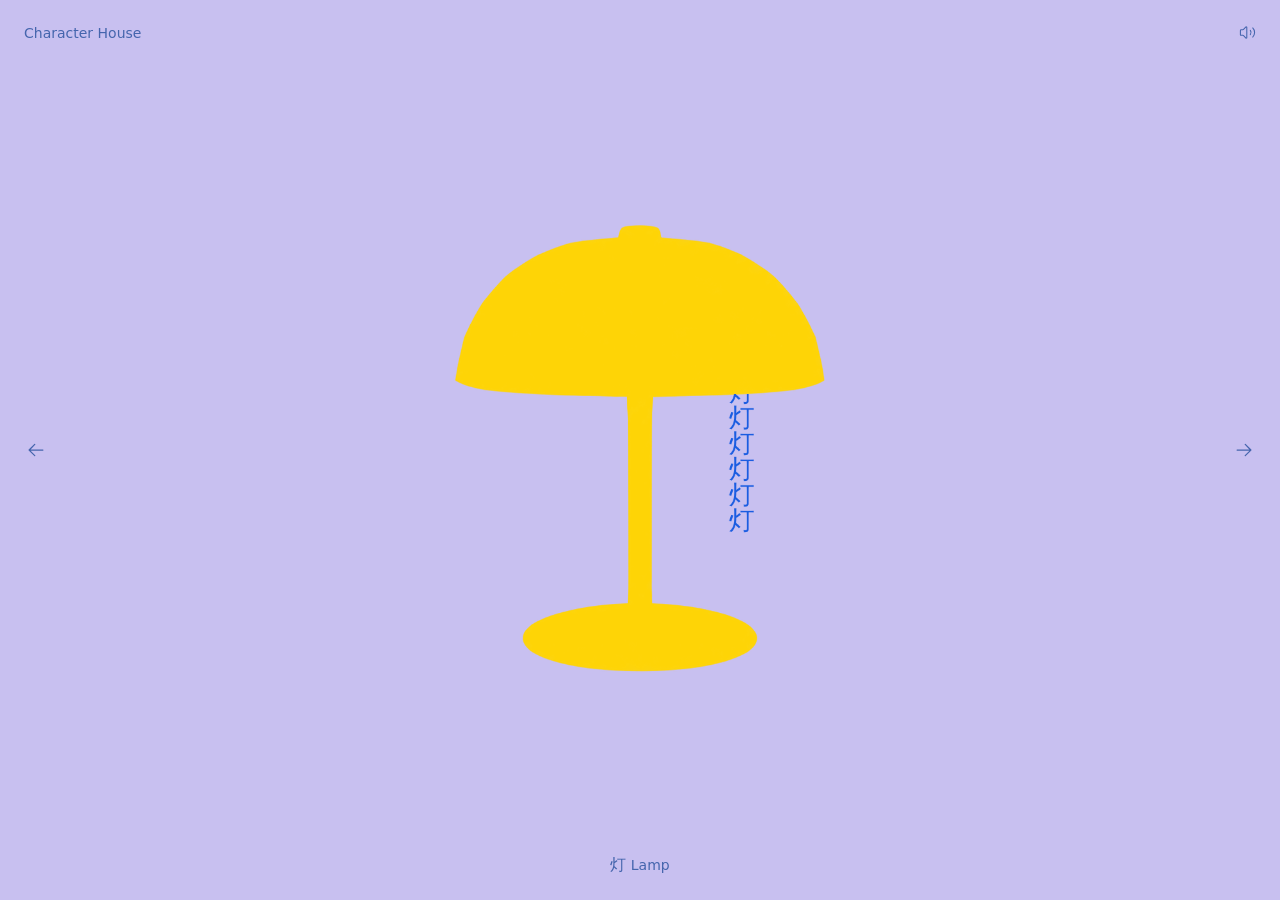
==== index.html @ 0e2fa3bf "Rounder speaker icon: Lucide volume-2 / volume-off Co-Authored-By: Claude Opus 5.5 <noreply@anthropi" ====
<!doctype html>
<html lang="en">
<head>
  <meta charset="utf-8" />
  <meta name="viewport" content="width=device-width, initial-scale=1, viewport-fit=cover" />
  <title>Character House</title>
  <!-- the saved theme, before the first paint (no flash) -->
  <script>
    try {
      if (localStorage.getItem("character-house-theme") === "dark") document.documentElement.dataset.theme = "dark";
    } catch {}
  </script>
  <link rel="stylesheet" href="lamp/lamp.css" />
  <link rel="stylesheet" href="curtain/curtain.css" />
  <link rel="stylesheet" href="chair/chair.css" />
  <link rel="stylesheet" href="clock/clock.css" />
  <link rel="stylesheet" href="table/table.css" />
  <link rel="stylesheet" href="style.css" />
</head>
<body>
  <nav class="nav">
    <a href="./">Character House</a>
    <!-- Lucide volume-2 / volume-off (ISC, lucide.dev) -->
    <button class="sound" id="sound" type="button" aria-label="Mute sound" aria-pressed="false">
      <svg class="on" viewBox="0 0 24 24" aria-hidden="true"><path d="M11 4.702a.705.705 0 0 0-1.203-.498L6.413 7.587A1.4 1.4 0 0 1 5.416 8H3a1 1 0 0 0-1 1v6a1 1 0 0 0 1 1h2.416a1.4 1.4 0 0 1 .997.413l3.383 3.384A.705.705 0 0 0 11 19.298z"/><path d="M16 9a5 5 0 0 1 0 6"/><path d="M19.364 18.364a9 9 0 0 0 0-12.728"/></svg>
      <svg class="off" viewBox="0 0 24 24" aria-hidden="true"><path d="M16 9a5 5 0 0 1 .95 2.293"/><path d="M19.364 5.636a9 9 0 0 1 1.889 9.96"/><path d="m2 2 20 20"/><path d="m7 7-.587.587A1.4 1.4 0 0 1 5.416 8H3a1 1 0 0 0-1 1v6a1 1 0 0 0 1 1h2.416a1.4 1.4 0 0 1 .997.413l3.383 3.384A.705.705 0 0 0 11 19.298V11"/><path d="M9.828 4.172A.686.686 0 0 1 11 4.657v.686"/></svg>
    </button>
  </nav>
  <!-- One piece at a time, live; house.js mounts it here. -->
  <main class="stage" id="stage"></main>
  <p class="entry" id="entry" aria-live="polite"><span class="glyph" lang="zh-Hans"></span> <span class="meaning"></span></p>
  <!-- Phosphor ArrowLeft / ArrowRight, regular (MIT, phosphoricons.com) -->
  <button class="turn prev" id="prev" type="button" aria-label="Previous">
    <svg viewBox="0 0 256 256" aria-hidden="true"><path d="M224,128a8,8,0,0,1-8,8H59.31l58.35,58.34a8,8,0,0,1-11.32,11.32l-72-72a8,8,0,0,1,0-11.32l72-72a8,8,0,0,1,11.32,11.32L59.31,120H216A8,8,0,0,1,224,128Z"/></svg>
  </button>
  <button class="turn next" id="next" type="button" aria-label="Next">
    <svg viewBox="0 0 256 256" aria-hidden="true"><path d="M221.66,133.66l-72,72a8,8,0,0,1-11.32-11.32L196.69,136H40a8,8,0,0,1,0-16H196.69L138.34,61.66a8,8,0,0,1,11.32-11.32l72,72A8,8,0,0,1,221.66,133.66Z"/></svg>
  </button>
  <script type="module" src="house.js"></script>
</body>
</html>
---- lamp/lamp.css ----
/* The lamp's own parts, scoped so several pieces can share one page (the room).
   mount() adds .piece-lamp to the stage it draws into (1254² table lamp, 2048² floor lamp),
   and sets --seg when the cord's characters aren't 40px. */

.piece-lamp .lamp {
  position: absolute;
  inset: 0;
  width: 100%;
  height: 100%;
  pointer-events: none;
}

.piece-lamp .cord {
  position: absolute;
  inset: 0;
  pointer-events: none;
  /* clip-paths are set in lamp.js so characters vanish into the shade */
}

.piece-lamp .char {
  position: absolute;
  left: 0;
  top: 0;
  width: var(--seg, 40px);
  height: var(--seg, 40px);
  margin: calc(var(--seg, 40px) / -2) 0 0 calc(var(--seg, 40px) / -2);
  display: grid;
  place-items: center;
  /* Satoshi (the Figma font) has no CJK glyphs, so go straight to system CJK fonts */
  font-family: "PingFang SC", "Hiragino Sans GB", "Noto Sans SC", "Microsoft YaHei", sans-serif;
  font-weight: 500;
  font-size: var(--seg, 40px);
  line-height: var(--seg, 40px);
  font-feature-settings: "lnum" 1, "pnum" 1;
  color: #1b5de1;
  will-change: transform;
}

/* warm light under the shade while the lamp is on (the room turns it on in dark mode) */
.piece-lamp .glow {
  position: absolute;
  pointer-events: none;
  background: radial-gradient(closest-side at 50% 37.5%, rgb(254 210 5 / 0.35), rgb(254 210 5 / 0.12) 55%, rgb(254 210 5 / 0));
  opacity: 0;
  transition: opacity 0.5s ease;
}
---- curtain/curtain.css ----
/* The curtain's own parts, scoped so several pieces can share one page (the room).
   mount() adds .piece-curtain to the 2048 × 2048 stage it draws into. */

/* The frame sits on top so the top character of each strand tucks behind the rod */
.piece-curtain .frame {
  position: absolute;
  inset: 0;
  width: 2048px;
  height: 2048px;
  pointer-events: none;
}

.piece-curtain .strands {
  position: absolute;
  inset: 0;
  pointer-events: none;
}

.piece-curtain .char {
  position: absolute;
  left: 0;
  top: 0;
  width: 64px;
  height: 64px;
  margin: -32px 0 0 -32px;
  display: grid;
  place-items: center;
  font-family: "PingFang SC", "Hiragino Sans GB", "Noto Sans SC", "Microsoft YaHei", sans-serif;
  font-weight: 500;
  font-size: 64px;
  line-height: 64px;
  color: #4565ad;
  will-change: transform;
}
---- chair/chair.css ----
/* The chair's own parts, scoped so several pieces can share one page (the room).
   mount() adds .piece-chair to the 2048 × 2048 stage it draws into. */

/* Chair image + rocker characters: one rigid body, rotated and rolled by chair.js */
.piece-chair .chair {
  position: absolute;
  inset: 0;
  width: 2048px;
  height: 2048px;
  pointer-events: none;
  will-change: transform;
}

.piece-chair .chair img {
  position: absolute;
  inset: 0;
  width: 2048px;
  height: 2048px;
}

.piece-chair .rocker {
  position: absolute;
  inset: 0;
}

.piece-chair .char {
  position: absolute;
  left: 0;
  top: 0;
  width: 64px;
  height: 64px;
  margin: -32px 0 0 -32px;
  display: grid;
  place-items: center;
  font-family: "PingFang SC", "Hiragino Sans GB", "Noto Sans SC", "Microsoft YaHei", sans-serif;
  font-weight: 500;
  font-size: 64px;
  line-height: 64px;
  color: #4565AD;
}
---- clock/clock.css ----
/* The clock's own parts, scoped so several pieces can share one page (the room).
   mount() adds .piece-clock to the 2048 × 2048 stage it draws into. */

/* Everything drawn on the clock is coral, so it reads against the light-blue case (also in
   the dark). */
.piece-clock { --clock-ink: #e0694c; }

/* On top of the face and pendulum, so they only show through the holes */
.piece-clock .clock {
  position: absolute;
  inset: 0;
  width: 2048px;
  height: 2048px;
  pointer-events: none;
}

.piece-clock .face, .piece-clock .pendulum {
  position: absolute;
  inset: 0;
  pointer-events: none;
}

/* plain numbers around the inside of the face */
.piece-clock .number {
  position: absolute;
  left: 0;
  top: 0;
  width: 56px;
  height: 38px;
  margin: -19px 0 0 -28px;
  display: grid;
  place-items: center;
  font: 500 34px/38px system-ui, -apple-system, "Helvetica Neue", Arial, sans-serif;
  font-variant-numeric: tabular-nums;
  letter-spacing: -0.02em;
  color: var(--clock-ink);
}

/* hands and the dot they turn on: plain deep blue */
.piece-clock .hand, .piece-clock .dot {
  position: absolute;
  left: 0;
  top: 0;
  background: var(--clock-ink);
  pointer-events: none;
  will-change: transform;
}

.piece-clock .dot { border-radius: 50%; }

/* the pendulum: a column of 钟 for the rod, a bigger 钟 for the bob */
.piece-clock .rod, .piece-clock .bob {
  position: absolute;
  left: 0;
  top: 0;
  width: 52px;
  height: 52px;
  margin: -26px 0 0 -26px;
  display: grid;
  place-items: center;
  font-family: "PingFang SC", "Hiragino Sans GB", "Noto Sans SC", "Microsoft YaHei", sans-serif;
  font-weight: 500;
  font-size: 52px;
  line-height: 52px;
  color: var(--clock-ink);
  will-change: transform;
}

.piece-clock .bob {
  width: 84px;
  height: 84px;
  margin: -42px 0 0 -42px;
  font-size: 84px;
  line-height: 84px;
}
---- table/table.css ----
/* The table's own parts, scoped so several pieces can share one page (the room).
   mount() adds .piece-table to the 2048 × 2048 stage it draws into. */

/* body and wheels roll together; the body alone sways */
.piece-table .table, .piece-table .body {
  position: absolute;
  inset: 0;
  pointer-events: none;
  will-change: transform;
}

.piece-table .body img {
  position: absolute;
  inset: 0;
  width: 2048px;
  height: 2048px;
}

/* a 轮 on each leg, centred on its axle */
.piece-table .wheel {
  position: absolute;
  left: 0;
  top: 0;
  width: 124px;
  height: 124px;
  margin: -62px 0 0 -62px;
  display: grid;
  place-items: center;
  font-family: "PingFang SC", "Hiragino Sans GB", "Noto Sans SC", "Microsoft YaHei", sans-serif;
  font-weight: 500;
  font-size: 124px;
  line-height: 124px;
  color: #4565ad;
  will-change: transform;
}
---- style.css ----
* { box-sizing: border-box; margin: 0; padding: 0; }

/* Each piece on its own background, a colour complementary to it, and a night version of it
   in the dark (house.js sets --bg). */
html, body {
  height: 100%;
  overflow: hidden;
  background: var(--bg, #c8c0f0);
  color: #4565ad;
  font: 500 14px/1.4 system-ui, -apple-system, sans-serif;
}

/* The piece's design frame (1254² or 2048²), scaled to fit the viewport by house.js.
   Fixed, so the unscaled frame can't widen the layout viewport on phones. */
.stage {
  position: fixed;
  left: 50%;
  top: 50%;
  transform-origin: 0 0;
  touch-action: none;
  user-select: none;
  -webkit-user-select: none;
}

.stage.can-grab { cursor: grab; }
.stage.grabbing { cursor: grabbing; }

/* Quiet: the name, and the speaker that mutes the sound */
.nav {
  position: fixed;
  top: 24px;
  left: 24px;
  right: 24px;
  z-index: 1;
  display: flex;
  justify-content: space-between;
  pointer-events: none;
}

.nav a {
  pointer-events: auto;
  color: inherit;
  text-decoration: none;
}

/* the sound switch: just the speaker, the height of the nav text, with a finger-sized hit area */
.sound {
  pointer-events: auto;
  position: relative;
  width: 17px;
  height: 17px;
  margin: 0;
  padding: 0;
  border: 0;
  background: none;
  color: inherit;
  cursor: pointer;
  -webkit-tap-highlight-color: transparent;
}

.sound::before {
  content: "";
  position: absolute;
  inset: -8px;
}

.sound svg {
  display: block;
  width: 100%;
  height: 100%;
  fill: none;
  stroke: currentColor;
  stroke-width: 1.5;
  stroke-linecap: round;
  stroke-linejoin: round;
}
.sound .off, .sound[aria-pressed="true"] .on { display: none; }
.sound[aria-pressed="true"] .off { display: block; }
.sound:focus-visible { outline: 2px solid currentColor; outline-offset: 4px; border-radius: 3px; }

/* the character and its meaning, small, bottom centre */
.entry {
  position: fixed;
  left: 0;
  right: 0;
  bottom: calc(24px + env(safe-area-inset-bottom));
  z-index: 1;
  text-align: center;
  pointer-events: none;
}

.entry .glyph {
  font-family: "PingFang SC", "Hiragino Sans GB", "Noto Sans SC", "Microsoft YaHei", sans-serif;
  font-size: 16px;
}

/* previous / next, at the middle of each side; the hit area is bigger than the arrow */
.turn {
  position: fixed;
  top: 50%;
  z-index: 1;
  width: 48px;
  height: 48px;
  margin-top: -24px;
  display: grid;
  place-items: center;
  padding: 0;
  border: 0;
  border-radius: 50%;
  background: none;
  color: inherit;
  cursor: pointer;
  -webkit-tap-highlight-color: transparent;
}

.turn.prev { left: 12px; }
.turn.next { right: 12px; }
.turn svg { width: 20px; height: 20px; fill: currentColor; }
.turn:focus-visible { outline: 2px solid currentColor; outline-offset: -4px; }

/* In the dark the nav, the entry and the pieces' deep-blue characters turn light blue; the
   furniture keeps its colours (the clock its coral), and the lamp glows. */
html, body, .stage .char { transition: background-color 0.3s ease, color 0.3s ease; }
:root[data-theme="dark"] body,
:root[data-theme="dark"] .stage:not(.piece-clock) .char { color: #94add7; }
:root[data-theme="dark"] .piece-lamp .glow { opacity: 1; }

@media (prefers-reduced-motion: reduce) {
  html, body { transition: none; }
}
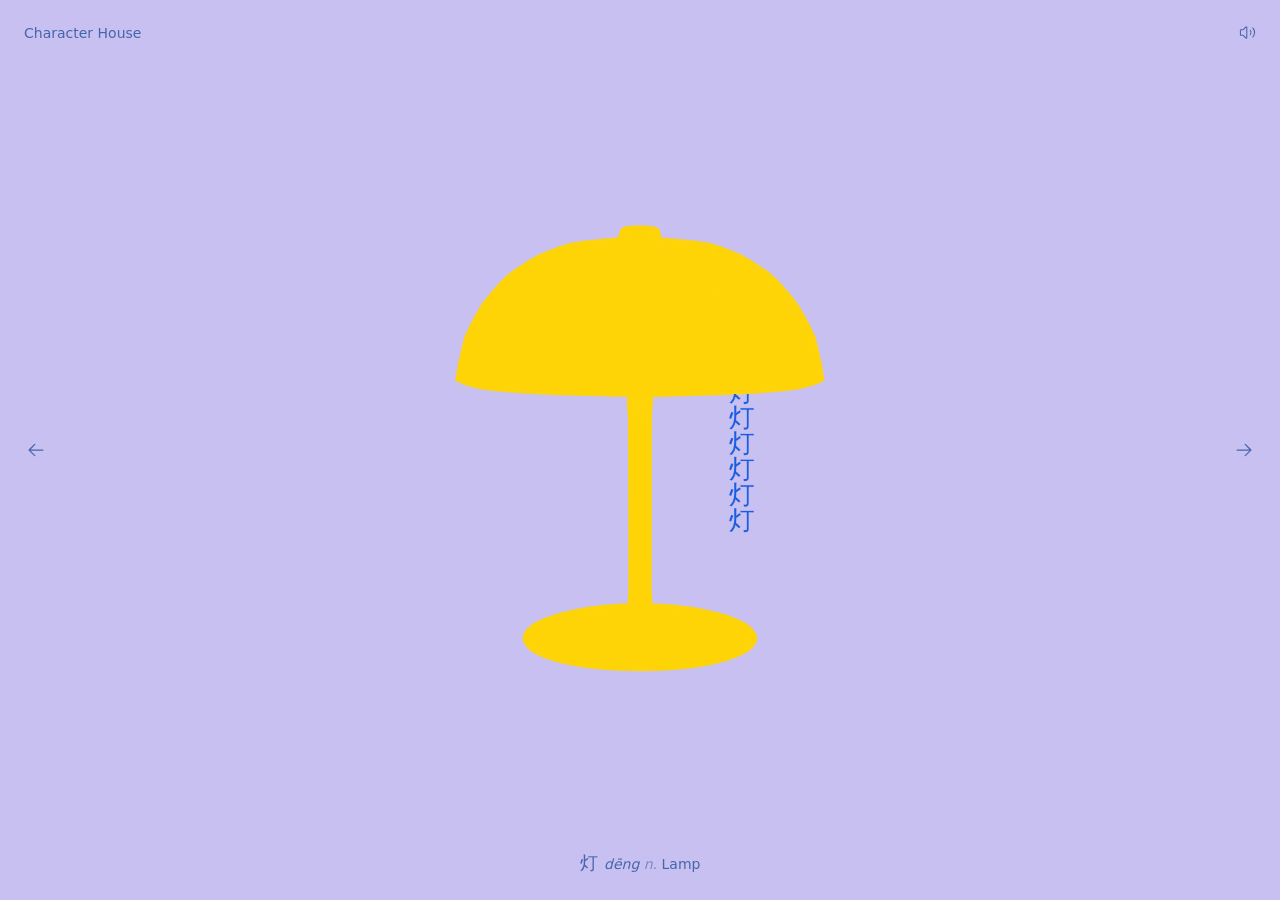
==== commit 6db90e0e: "Dictionary entry: pinyin, part of speech, strokes; four layouts to compare (?entry=1–4) Co-Authored-" ====
--- a/index.html
+++ b/index.html
@@ -14,7 +14,7 @@
   <link rel="stylesheet" href="curtain/curtain.css" />
   <link rel="stylesheet" href="chair/chair.css" />
   <link rel="stylesheet" href="clock/clock.css" />
-  <link rel="stylesheet" href="table/table.css" />
+  <link rel="stylesheet" href="pram/pram.css" />
   <link rel="stylesheet" href="style.css" />
 </head>
 <body>
@@ -28,7 +28,7 @@
   </nav>
   <!-- One piece at a time, live; house.js mounts it here. -->
   <main class="stage" id="stage"></main>
-  <p class="entry" id="entry" aria-live="polite"><span class="glyph" lang="zh-Hans"></span> <span class="meaning"></span></p>
+  <p class="entry" id="entry" aria-live="polite"><span class="glyph" lang="zh-Hans"></span> <span class="pinyin" lang="zh-Latn-pinyin"></span> <span class="pos">n.</span> <span class="meaning"></span> <span class="strokes"></span></p>
   <!-- Phosphor ArrowLeft / ArrowRight, regular (MIT, phosphoricons.com) -->
   <button class="turn prev" id="prev" type="button" aria-label="Previous">
     <svg viewBox="0 0 256 256" aria-hidden="true"><path d="M224,128a8,8,0,0,1-8,8H59.31l58.35,58.34a8,8,0,0,1-11.32,11.32l-72-72a8,8,0,0,1,0-11.32l72-72a8,8,0,0,1,11.32,11.32L59.31,120H216A8,8,0,0,1,224,128Z"/></svg>
--- a/clock/clock.css
+++ b/clock/clock.css
@@ -20,20 +20,16 @@
   pointer-events: none;
 }
 
-/* plain numbers around the inside of the face */
-.piece-clock .number {
+/* a dot for each hour around the inside of the face */
+.piece-clock .mark {
   position: absolute;
   left: 0;
   top: 0;
-  width: 56px;
-  height: 38px;
-  margin: -19px 0 0 -28px;
-  display: grid;
-  place-items: center;
-  font: 500 34px/38px system-ui, -apple-system, "Helvetica Neue", Arial, sans-serif;
-  font-variant-numeric: tabular-nums;
-  letter-spacing: -0.02em;
-  color: var(--clock-ink);
+  width: 16px;
+  height: 16px;
+  margin: -8px 0 0 -8px;
+  border-radius: 50%;
+  background: var(--clock-ink);
 }
 
 /* hands and the dot they turn on: plain deep blue */
--- a/pram/pram.css
+++ b/pram/pram.css
@@ -0,0 +1,35 @@
+/* The pram's own parts, scoped to its stage.
+   mount() adds .piece-pram to the 2048 × 2048 stage it draws into. */
+
+/* body and wheels roll together; the body alone sways */
+.piece-pram .pram, .piece-pram .body {
+  position: absolute;
+  inset: 0;
+  pointer-events: none;
+  will-change: transform;
+}
+
+.piece-pram .body img {
+  position: absolute;
+  inset: 0;
+  width: 2048px;
+  height: 2048px;
+}
+
+/* a 轮 over each hub, centred on its axle */
+.piece-pram .wheel {
+  position: absolute;
+  left: 0;
+  top: 0;
+  width: 240px;
+  height: 240px;
+  margin: -120px 0 0 -120px;
+  display: grid;
+  place-items: center;
+  font-family: "PingFang SC", "Hiragino Sans GB", "Noto Sans SC", "Microsoft YaHei", sans-serif;
+  font-weight: 500;
+  font-size: 240px;
+  line-height: 240px;
+  color: #4565ad;
+  will-change: transform;
+}
--- a/style.css
+++ b/style.css
@@ -94,6 +94,50 @@
   font-size: 16px;
 }
 
+/* --- Entry layouts to compare (?entry=1–4); one will stay ------------------------------- */
+
+.entry .pinyin { font-style: italic; }
+.entry .pos { font-style: italic; opacity: 0.6; }
+.entry .strokes { display: none; opacity: 0.6; }
+
+/* 1. one line, bottom centre: 灯 dēng n. Lamp */
+[data-entry="1"] .entry .glyph { font-size: 18px; margin-right: 2px; }
+
+/* 2. stacked, bottom centre: pinyin over the character, the meaning under it */
+[data-entry="2"] .entry {
+  display: flex;
+  flex-direction: column;
+  align-items: center;
+  gap: 2px;
+}
+[data-entry="2"] .entry .pinyin { order: 1; font-size: 13px; }
+[data-entry="2"] .entry .glyph { order: 2; font-size: 40px; line-height: 1.1; }
+[data-entry="2"] .entry .pos { display: none; }
+[data-entry="2"] .entry .meaning { order: 3; }
+
+/* 3. headword, bottom left: a big character, its reading and meaning beside it */
+[data-entry="3"] .entry {
+  left: 24px;
+  right: auto;
+  display: grid;
+  grid-template-columns: auto auto;
+  grid-template-rows: auto auto;
+  column-gap: 14px;
+  align-items: end;
+  text-align: left;
+}
+[data-entry="3"] .entry .glyph { grid-row: 1 / 3; font-size: 64px; line-height: 0.9; }
+[data-entry="3"] .entry .pinyin { grid-column: 2; font-size: 18px; align-self: end; }
+[data-entry="3"] .entry .pos, [data-entry="3"] .entry .meaning { grid-column: 2; grid-row: 2; }
+[data-entry="3"] .entry .pos { display: none; }
+
+/* 4. a dictionary line, bottom centre: 灯 [dēng] n. Lamp · 6 strokes */
+[data-entry="4"] .entry .pinyin { font-style: normal; }
+[data-entry="4"] .entry .pinyin::before { content: "["; }
+[data-entry="4"] .entry .pinyin::after { content: "]"; }
+[data-entry="4"] .entry .strokes { display: inline; }
+[data-entry="4"] .entry .strokes::before { content: "· "; }
+
 /* previous / next, at the middle of each side; the hit area is bigger than the arrow */
 .turn {
   position: fixed;
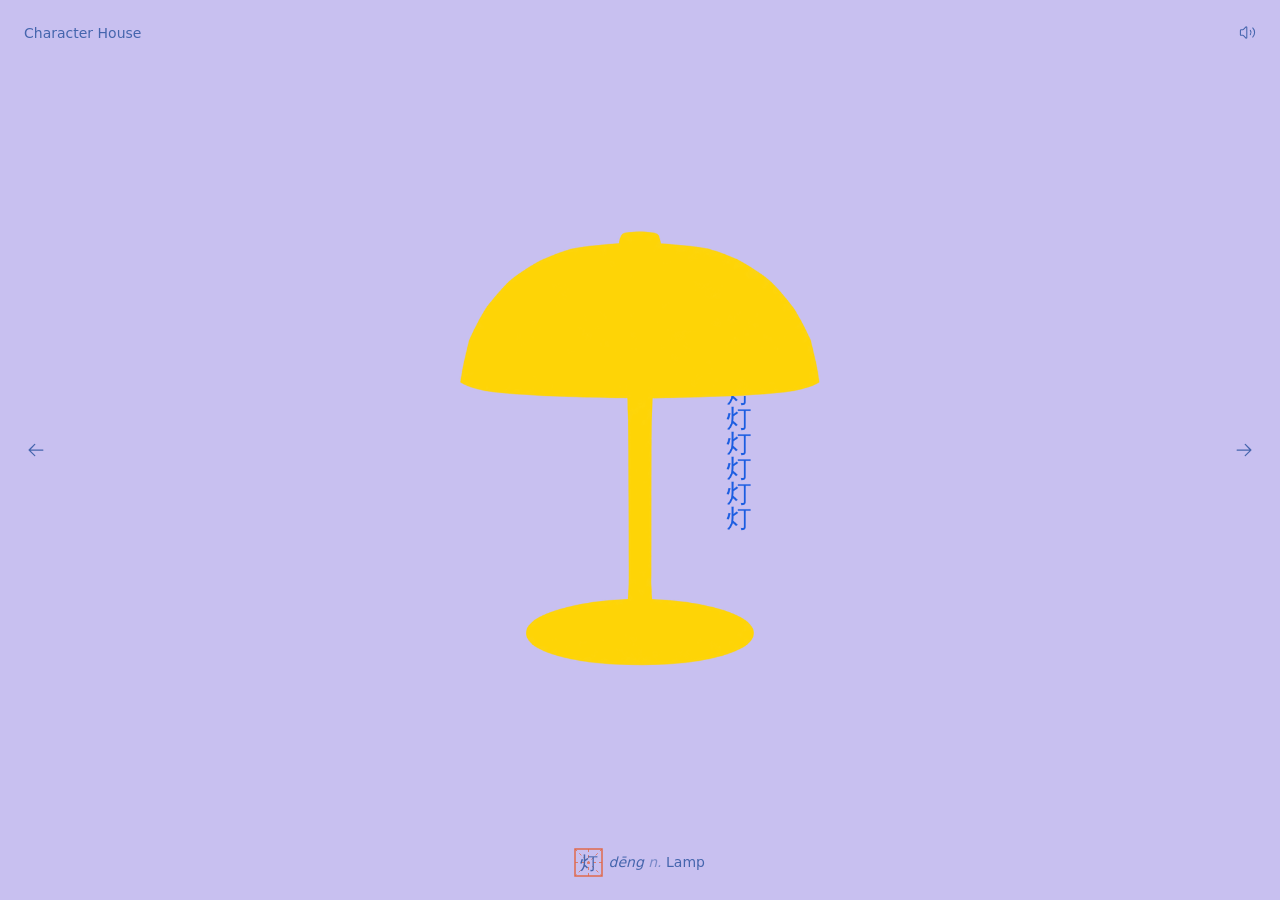
==== commit aedc6121: "Entry: the character in a calligraphy practice square (米字格); pieces fit above any entry Co-Authored-" ====
--- a/index.html
+++ b/index.html
@@ -28,7 +28,7 @@
   </nav>
   <!-- One piece at a time, live; house.js mounts it here. -->
   <main class="stage" id="stage"></main>
-  <p class="entry" id="entry" aria-live="polite"><span class="glyph" lang="zh-Hans"></span> <span class="pinyin" lang="zh-Latn-pinyin"></span> <span class="pos">n.</span> <span class="meaning"></span> <span class="strokes"></span></p>
+  <p class="entry" id="entry" aria-live="polite"><span class="glyph"><svg class="grid" viewBox="0 0 100 100" preserveAspectRatio="none" aria-hidden="true"><path class="lines" d="M50 0V100M0 50H100M0 0L100 100M100 0L0 100"/><rect class="frame" width="100" height="100"/></svg><span class="hanzi" lang="zh-Hans"></span></span> <span class="pinyin" lang="zh-Latn-pinyin"></span> <span class="pos">n.</span> <span class="meaning"></span> <span class="strokes"></span></p>
   <!-- Phosphor ArrowLeft / ArrowRight, regular (MIT, phosphoricons.com) -->
   <button class="turn prev" id="prev" type="button" aria-label="Previous">
     <svg viewBox="0 0 256 256" aria-hidden="true"><path d="M224,128a8,8,0,0,1-8,8H59.31l58.35,58.34a8,8,0,0,1-11.32,11.32l-72-72a8,8,0,0,1,0-11.32l72-72a8,8,0,0,1,11.32,11.32L59.31,120H216A8,8,0,0,1,224,128Z"/></svg>
--- a/style.css
+++ b/style.css
@@ -96,6 +96,30 @@
 
 /* --- Entry layouts to compare (?entry=1–4); one will stay ------------------------------- */
 
+/* the character sits in a calligraphy practice square (米字格): a solid frame, a dashed
+   cross and dashed diagonals, in the coral of red-ruled paper */
+.entry .glyph {
+  position: relative;
+  display: inline-grid;
+  place-items: center;
+  width: 1.5em;
+  height: 1.5em;
+  vertical-align: middle;
+  line-height: 1;
+}
+.entry .grid {
+  position: absolute;
+  inset: 0;
+  width: 100%;
+  height: 100%;
+  overflow: visible;
+  fill: none;
+  stroke: #e0694c;
+}
+.entry .grid .frame { stroke-width: 1.5px; vector-effect: non-scaling-stroke; }
+.entry .grid .lines { stroke-width: 1px; stroke-dasharray: 3 3; vector-effect: non-scaling-stroke; opacity: 0.8; }
+.entry .hanzi { position: relative; }
+
 .entry .pinyin { font-style: italic; }
 .entry .pos { font-style: italic; opacity: 0.6; }
 .entry .strokes { display: none; opacity: 0.6; }
@@ -111,7 +135,7 @@
   gap: 2px;
 }
 [data-entry="2"] .entry .pinyin { order: 1; font-size: 13px; }
-[data-entry="2"] .entry .glyph { order: 2; font-size: 40px; line-height: 1.1; }
+[data-entry="2"] .entry .glyph { order: 2; font-size: 40px; margin: 4px 0; }
 [data-entry="2"] .entry .pos { display: none; }
 [data-entry="2"] .entry .meaning { order: 3; }
 
@@ -126,7 +150,7 @@
   align-items: end;
   text-align: left;
 }
-[data-entry="3"] .entry .glyph { grid-row: 1 / 3; font-size: 64px; line-height: 0.9; }
+[data-entry="3"] .entry .glyph { grid-row: 1 / 3; font-size: 56px; }
 [data-entry="3"] .entry .pinyin { grid-column: 2; font-size: 18px; align-self: end; }
 [data-entry="3"] .entry .pos, [data-entry="3"] .entry .meaning { grid-column: 2; grid-row: 2; }
 [data-entry="3"] .entry .pos { display: none; }
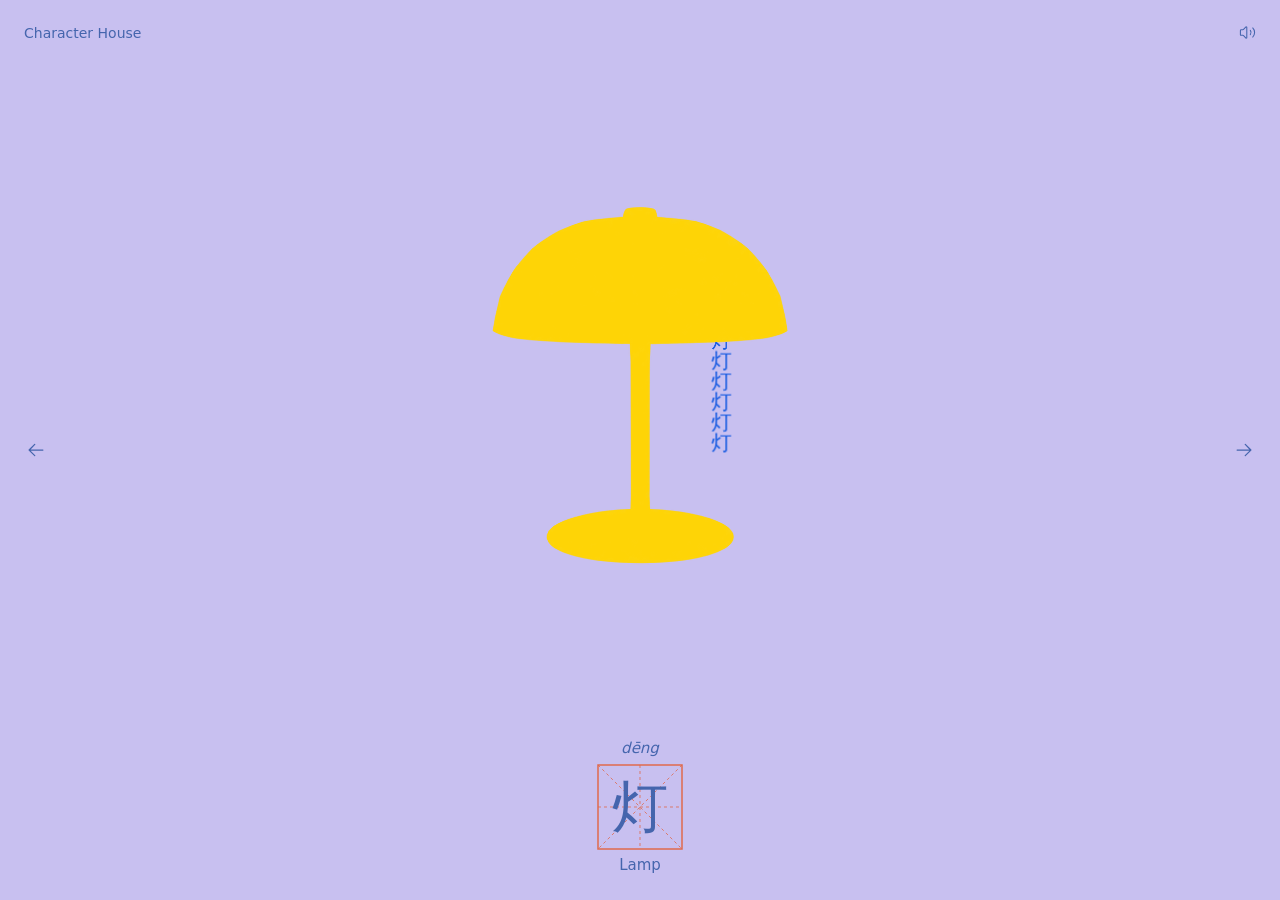
==== commit 8c4b857f: "Entry: keep the stacked layout, bigger; centre each piece's art over it The pinyin, the character in" ====
--- a/index.html
+++ b/index.html
@@ -28,7 +28,7 @@
   </nav>
   <!-- One piece at a time, live; house.js mounts it here. -->
   <main class="stage" id="stage"></main>
-  <p class="entry" id="entry" aria-live="polite"><span class="glyph"><svg class="grid" viewBox="0 0 100 100" preserveAspectRatio="none" aria-hidden="true"><path class="lines" d="M50 0V100M0 50H100M0 0L100 100M100 0L0 100"/><rect class="frame" width="100" height="100"/></svg><span class="hanzi" lang="zh-Hans"></span></span> <span class="pinyin" lang="zh-Latn-pinyin"></span> <span class="pos">n.</span> <span class="meaning"></span> <span class="strokes"></span></p>
+  <p class="entry" id="entry" aria-live="polite"><span class="pinyin" lang="zh-Latn-pinyin"></span> <span class="glyph"><svg class="grid" viewBox="0 0 100 100" preserveAspectRatio="none" aria-hidden="true"><path class="lines" d="M50 0V100M0 50H100M0 0L100 100M100 0L0 100"/><rect class="frame" width="100" height="100"/></svg><span class="hanzi" lang="zh-Hans"></span></span> <span class="meaning"></span></p>
   <!-- Phosphor ArrowLeft / ArrowRight, regular (MIT, phosphoricons.com) -->
   <button class="turn prev" id="prev" type="button" aria-label="Previous">
     <svg viewBox="0 0 256 256" aria-hidden="true"><path d="M224,128a8,8,0,0,1-8,8H59.31l58.35,58.34a8,8,0,0,1-11.32,11.32l-72-72a8,8,0,0,1,0-11.32l72-72a8,8,0,0,1,11.32,11.32L59.31,120H216A8,8,0,0,1,224,128Z"/></svg>
--- a/style.css
+++ b/style.css
@@ -10,12 +10,12 @@
   font: 500 14px/1.4 system-ui, -apple-system, sans-serif;
 }
 
-/* The piece's design frame (1254² or 2048²), scaled to fit the viewport by house.js.
+/* The piece's design frame (1254² or 2048²), placed and scaled by house.js.
    Fixed, so the unscaled frame can't widen the layout viewport on phones. */
 .stage {
   position: fixed;
-  left: 50%;
-  top: 50%;
+  left: 0;
+  top: 0;
   transform-origin: 0 0;
   touch-action: none;
   user-select: none;
@@ -78,33 +78,34 @@
 .sound[aria-pressed="true"] .off { display: block; }
 .sound:focus-visible { outline: 2px solid currentColor; outline-offset: 4px; border-radius: 3px; }
 
-/* the character and its meaning, small, bottom centre */
+/* the dictionary entry, bottom centre: the reading, the character in a calligraphy practice
+   square, its meaning */
 .entry {
   position: fixed;
   left: 0;
   right: 0;
   bottom: calc(24px + env(safe-area-inset-bottom));
   z-index: 1;
-  text-align: center;
+  display: flex;
+  flex-direction: column;
+  align-items: center;
+  gap: 6px;
+  font-size: 15px;
   pointer-events: none;
 }
 
-.entry .glyph {
-  font-family: "PingFang SC", "Hiragino Sans GB", "Noto Sans SC", "Microsoft YaHei", sans-serif;
-  font-size: 16px;
-}
+.entry .pinyin { font-style: italic; }
 
-/* --- Entry layouts to compare (?entry=1–4); one will stay ------------------------------- */
-
-/* the character sits in a calligraphy practice square (米字格): a solid frame, a dashed
-   cross and dashed diagonals, in the coral of red-ruled paper */
+/* the square (米字格): a solid frame, a dashed cross and dashed diagonals, in the coral of
+   red-ruled paper */
 .entry .glyph {
   position: relative;
-  display: inline-grid;
+  display: grid;
   place-items: center;
-  width: 1.5em;
-  height: 1.5em;
-  vertical-align: middle;
+  width: 84px;
+  height: 84px;
+  font-family: "PingFang SC", "Hiragino Sans GB", "Noto Sans SC", "Microsoft YaHei", sans-serif;
+  font-size: 56px;
   line-height: 1;
 }
 .entry .grid {
@@ -119,48 +120,6 @@
 .entry .grid .frame { stroke-width: 1.5px; vector-effect: non-scaling-stroke; }
 .entry .grid .lines { stroke-width: 1px; stroke-dasharray: 3 3; vector-effect: non-scaling-stroke; opacity: 0.8; }
 .entry .hanzi { position: relative; }
-
-.entry .pinyin { font-style: italic; }
-.entry .pos { font-style: italic; opacity: 0.6; }
-.entry .strokes { display: none; opacity: 0.6; }
-
-/* 1. one line, bottom centre: 灯 dēng n. Lamp */
-[data-entry="1"] .entry .glyph { font-size: 18px; margin-right: 2px; }
-
-/* 2. stacked, bottom centre: pinyin over the character, the meaning under it */
-[data-entry="2"] .entry {
-  display: flex;
-  flex-direction: column;
-  align-items: center;
-  gap: 2px;
-}
-[data-entry="2"] .entry .pinyin { order: 1; font-size: 13px; }
-[data-entry="2"] .entry .glyph { order: 2; font-size: 40px; margin: 4px 0; }
-[data-entry="2"] .entry .pos { display: none; }
-[data-entry="2"] .entry .meaning { order: 3; }
-
-/* 3. headword, bottom left: a big character, its reading and meaning beside it */
-[data-entry="3"] .entry {
-  left: 24px;
-  right: auto;
-  display: grid;
-  grid-template-columns: auto auto;
-  grid-template-rows: auto auto;
-  column-gap: 14px;
-  align-items: end;
-  text-align: left;
-}
-[data-entry="3"] .entry .glyph { grid-row: 1 / 3; font-size: 56px; }
-[data-entry="3"] .entry .pinyin { grid-column: 2; font-size: 18px; align-self: end; }
-[data-entry="3"] .entry .pos, [data-entry="3"] .entry .meaning { grid-column: 2; grid-row: 2; }
-[data-entry="3"] .entry .pos { display: none; }
-
-/* 4. a dictionary line, bottom centre: 灯 [dēng] n. Lamp · 6 strokes */
-[data-entry="4"] .entry .pinyin { font-style: normal; }
-[data-entry="4"] .entry .pinyin::before { content: "["; }
-[data-entry="4"] .entry .pinyin::after { content: "]"; }
-[data-entry="4"] .entry .strokes { display: inline; }
-[data-entry="4"] .entry .strokes::before { content: "· "; }
 
 /* previous / next, at the middle of each side; the hit area is bigger than the arrow */
 .turn {
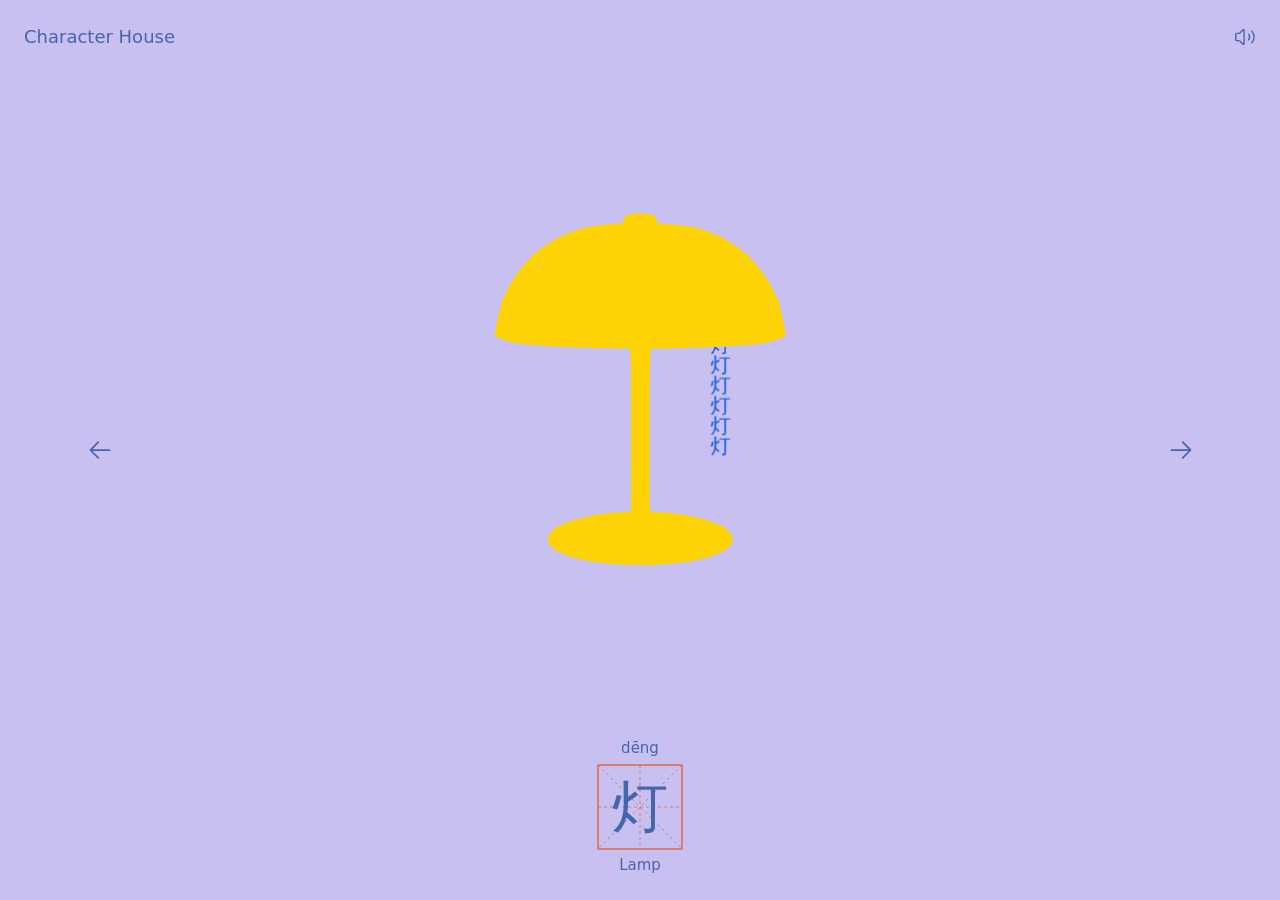
==== commit d76835a6: "Link preview: title, description and an image of the lamp lit (1200×630 at 2×) Co-Authored-By: Claud" ====
--- a/index.html
+++ b/index.html
@@ -4,6 +4,21 @@
   <meta charset="utf-8" />
   <meta name="viewport" content="width=device-width, initial-scale=1, viewport-fit=cover" />
   <title>Character House</title>
+  <meta name="description" content="Furniture made of Chinese characters. Pull the lamp cord, part the curtain, rock the chair, push the pram." />
+  <!-- the link preview (scripts/render-videos.mjs preview renders the image) -->
+  <meta property="og:type" content="website" />
+  <meta property="og:url" content="https://characterhouse.claracao.work/" />
+  <meta property="og:title" content="Character House" />
+  <meta property="og:description" content="Furniture made of Chinese characters. Pull the lamp cord, part the curtain, rock the chair, push the pram." />
+  <meta property="og:image" content="https://characterhouse.claracao.work/preview.png" />
+  <meta property="og:image:width" content="2400" />
+  <meta property="og:image:height" content="1260" />
+  <meta property="og:image:alt" content="A yellow lamp lit on a dark page, its cord a chain of the character 灯" />
+  <meta name="twitter:card" content="summary_large_image" />
+  <!-- an empty calligraphy practice square (米字格) -->
+  <link rel="icon" href="favicon.svg" type="image/svg+xml" />
+  <link rel="icon" href="favicon-32.png" sizes="32x32" type="image/png" />
+  <link rel="apple-touch-icon" href="apple-touch-icon.png" />
   <!-- the saved theme, before the first paint (no flash) -->
   <script>
     try {
--- a/lamp/lamp.css
+++ b/lamp/lamp.css
@@ -1,5 +1,5 @@
-/* The lamp's own parts, scoped so several pieces can share one page (the room).
-   mount() adds .piece-lamp to the stage it draws into (1254² table lamp, 2048² floor lamp),
+/* The lamp's own parts, scoped to its stage.
+   mount() adds .piece-lamp to the stage it draws into (1254²),
    and sets --seg when the cord's characters aren't 40px. */
 
 .piece-lamp .lamp {
@@ -36,7 +36,7 @@
   will-change: transform;
 }
 
-/* warm light under the shade while the lamp is on (the room turns it on in dark mode) */
+/* warm light under the shade while the lamp is on (the page shows it in dark mode) */
 .piece-lamp .glow {
   position: absolute;
   pointer-events: none;
--- a/curtain/curtain.css
+++ b/curtain/curtain.css
@@ -1,4 +1,4 @@
-/* The curtain's own parts, scoped so several pieces can share one page (the room).
+/* The curtain's own parts, scoped to its stage.
    mount() adds .piece-curtain to the 2048 × 2048 stage it draws into. */
 
 /* The frame sits on top so the top character of each strand tucks behind the rod */
--- a/chair/chair.css
+++ b/chair/chair.css
@@ -1,4 +1,4 @@
-/* The chair's own parts, scoped so several pieces can share one page (the room).
+/* The chair's own parts, scoped to its stage.
    mount() adds .piece-chair to the 2048 × 2048 stage it draws into. */
 
 /* Chair image + rocker characters: one rigid body, rotated and rolled by chair.js */
--- a/clock/clock.css
+++ b/clock/clock.css
@@ -1,4 +1,4 @@
-/* The clock's own parts, scoped so several pieces can share one page (the room).
+/* The clock's own parts, scoped to its stage.
    mount() adds .piece-clock to the 2048 × 2048 stage it draws into. */
 
 /* Everything drawn on the clock is coral, so it reads against the light-blue case (also in
--- a/style.css
+++ b/style.css
@@ -5,6 +5,7 @@
 html, body {
   height: 100%;
   overflow: hidden;
+  touch-action: none; /* a drag anywhere moves the piece (house.js), never the page */
   background: var(--bg, #c8c0f0);
   color: #4565ad;
   font: 500 14px/1.4 system-ui, -apple-system, sans-serif;
@@ -22,8 +23,9 @@
   -webkit-user-select: none;
 }
 
-.stage.can-grab { cursor: grab; }
-.stage.grabbing { cursor: grabbing; }
+/* the piece can be taken anywhere on the page (house.js), so the cursor follows the page */
+:root:has(.stage.can-grab) body { cursor: grab; }
+:root:has(.stage.grabbing) body { cursor: grabbing; }
 
 /* Quiet: the name, and the speaker that mutes the sound */
 .nav {
@@ -31,9 +33,11 @@
   top: 24px;
   left: 24px;
   right: 24px;
-  z-index: 1;
+  z-index: 2; /* over the turn strips, so the name and speaker stay clickable */
   display: flex;
   justify-content: space-between;
+  align-items: center;
+  font-size: 18px;
   pointer-events: none;
 }
 
@@ -47,8 +51,8 @@
 .sound {
   pointer-events: auto;
   position: relative;
-  width: 17px;
-  height: 17px;
+  width: 22px;
+  height: 22px;
   margin: 0;
   padding: 0;
   border: 0;
@@ -94,7 +98,6 @@
   pointer-events: none;
 }
 
-.entry .pinyin { font-style: italic; }
 
 /* the square (米字格): a solid frame, a dashed cross and dashed diagonals, in the coral of
    red-ruled paper */
@@ -121,29 +124,39 @@
 .entry .grid .lines { stroke-width: 1px; stroke-dasharray: 3 3; vector-effect: non-scaling-stroke; opacity: 0.8; }
 .entry .hanzi { position: relative; }
 
-/* previous / next, at the middle of each side; the hit area is bigger than the arrow */
+/* previous / next: each side's whole strip, top to bottom, is the button, with the arrow in
+   the middle. On hover the strip takes a faint wash of the ink and the arrow leans out. */
 .turn {
   position: fixed;
-  top: 50%;
+  top: 0;
+  bottom: 0;
   z-index: 1;
-  width: 48px;
-  height: 48px;
-  margin-top: -24px;
+  width: clamp(48px, 6vw, 96px);
   display: grid;
   place-items: center;
   padding: 0;
   border: 0;
-  border-radius: 50%;
-  background: none;
+  background: transparent;
   color: inherit;
   cursor: pointer;
+  transition: background-color 0.2s ease;
   -webkit-tap-highlight-color: transparent;
 }
 
-.turn.prev { left: 12px; }
-.turn.next { right: 12px; }
-.turn svg { width: 20px; height: 20px; fill: currentColor; }
-.turn:focus-visible { outline: 2px solid currentColor; outline-offset: -4px; }
+.turn.prev { left: 0; }
+.turn.next { right: 0; }
+/* on a desktop each strip reaches in past the end of "Character House", with the same 24px
+   gap the name keeps from the edge (house.js measures it into --turn-w) */
+@media (min-width: 768px) { .turn { width: var(--turn-w, 187px); } }
+.turn svg { width: 28px; height: 28px; fill: currentColor; transition: transform 0.2s ease; }
+.turn:focus-visible { outline: 2px solid currentColor; outline-offset: -6px; }
+
+/* only where there's a real hover, so a tap on a phone doesn't leave the wash behind */
+@media (hover: hover) {
+  .turn:hover { background-color: color-mix(in srgb, currentColor 7%, transparent); }
+  .turn.prev:hover svg { transform: translateX(-4px); }
+  .turn.next:hover svg { transform: translateX(4px); }
+}
 
 /* In the dark the nav, the entry and the pieces' deep-blue characters turn light blue; the
    furniture keeps its colours (the clock its coral), and the lamp glows. */
@@ -153,5 +166,5 @@
 :root[data-theme="dark"] .piece-lamp .glow { opacity: 1; }
 
 @media (prefers-reduced-motion: reduce) {
-  html, body { transition: none; }
+  html, body, .turn, .turn svg { transition: none; }
 }
